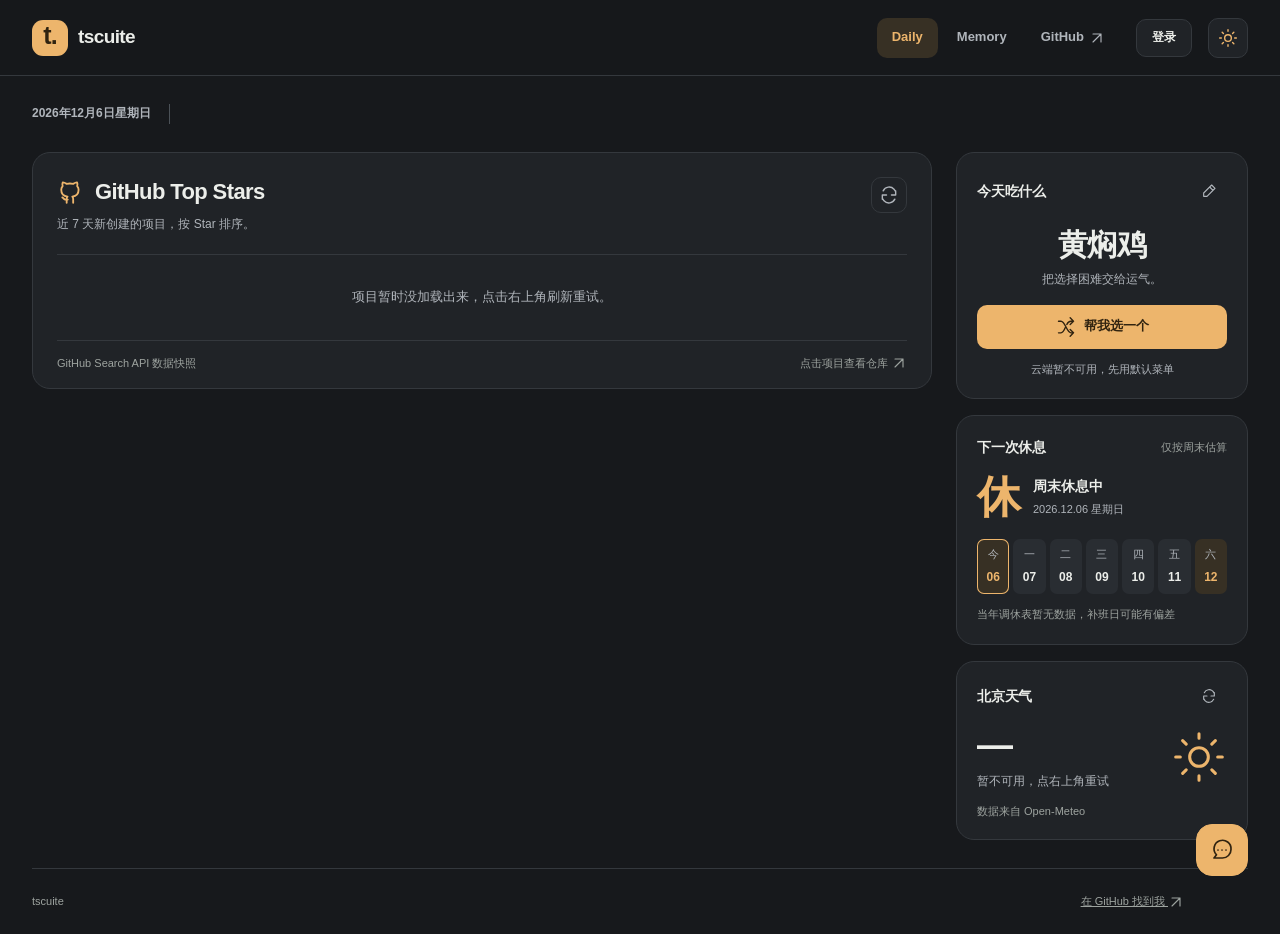
==== index.html @ 59c095aa "IP 列表改为点击「在线 N 人」展开收起（仅管理员）；favicon 重绘为柿橙渐变 t. 标" ====
<!DOCTYPE html>
<html lang="zh-CN">
<head>
  <meta charset="utf-8">
  <meta name="viewport" content="width=device-width, initial-scale=1">
  <meta name="description" content="tscuite：发现 GitHub 新项目、决定今天吃什么，看看天气和下一个休息日。">
  <meta name="color-scheme" content="light dark">
  <meta name="theme-color" content="#f6f5f1">
  <title>tscuite</title>
  <script src="/assets/theme.js?v=3"></script>
  <link rel="icon" href="/assets/mark.svg?v=2" type="image/svg+xml">
  <link rel="stylesheet" href="/assets/desk.css?v=7">
  <script type="module" src="/assets/desk.mjs?v=7"></script>
</head>
<body>
<svg class="icon-definitions" xmlns="http://www.w3.org/2000/svg" aria-hidden="true"><defs>
  <symbol id="i-sun" viewBox="0 0 24 24"><circle cx="12" cy="12" r="4"/><path d="M12 2v2m0 16v2M2 12h2m16 0h2M5 5l1.5 1.5m11 11L19 19M5 19l1.5-1.5m11-11L19 5"/></symbol>
  <symbol id="i-moon" viewBox="0 0 24 24"><path d="M20.5 13A8.5 8.5 0 0 1 11 3.5 8.5 8.5 0 1 0 20.5 13Z"/></symbol>
  <symbol id="i-github" viewBox="0 0 24 24"><path d="M9 19c-4 1-4-2-5-2m10 5v-3.4a3 3 0 0 0-.8-2.3c2.8-.3 5.8-1.4 5.8-6.3a4.8 4.8 0 0 0-1.3-3.4 4.5 4.5 0 0 0-.1-3.4S16.5 3 14 4.5a12 12 0 0 0-6 0C5.5 3 4.4 3.2 4.4 3.2a4.5 4.5 0 0 0-.1 3.4A4.8 4.8 0 0 0 3 10c0 4.9 3 6 5.8 6.3a3 3 0 0 0-.8 2.3V22"/></symbol>
  <symbol id="i-arrow" viewBox="0 0 24 24"><path d="M6 18 18 6M6 6h12v12"/></symbol>
  <symbol id="i-star" viewBox="0 0 24 24"><path d="m12 3 2.8 5.7 6.2.9-4.5 4.4 1.1 6.2-5.6-3-5.6 3 1.1-6.2L3 9.6l6.2-.9Z"/></symbol>
  <symbol id="i-search" viewBox="0 0 24 24"><circle cx="10.5" cy="10.5" r="6.5"/><path d="m16 16 5 5"/></symbol>
  <symbol id="i-shuffle" viewBox="0 0 24 24"><path d="M3 5h3c5 0 7 14 12 14h3m-4-4 4 4-4 4M3 19h3c2.5 0 4-3.5 5-6m2-4c1-2.5 3-4 5-4h3m-4-4 4 4-4 4"/></symbol>
  <symbol id="i-refresh" viewBox="0 0 24 24"><path d="M20 7v5h-5M4 17v-5h5M5 7a8 8 0 0 1 13-2l2 3M4 16l2 3a8 8 0 0 0 13-2"/></symbol>
  <symbol id="i-edit" viewBox="0 0 24 24"><path d="m16 3 5 5-12 12H4v-5ZM13 6l5 5"/></symbol>
  <symbol id="i-chat" viewBox="0 0 24 24"><path d="M21 11.5a8.5 8.5 0 0 1-8.5 8.5H4l2.5-3.2A8.5 8.5 0 1 1 21 11.5Z"/><path d="M8 12h.01M12 12h.01M16 12h.01"/></symbol>
  <symbol id="i-cloud-sun" viewBox="0 0 24 24"><circle cx="8" cy="8" r="3"/><path d="M8 2v1.5M2.5 8H4m9-2.5-.5 1M6 6 5 5M6 10 5 11"/><path d="M20 17a4 4 0 0 0-1.6-7.7A5 5 0 0 0 9 9.7 3.5 3.5 0 0 0 7.5 16.6H18a2.5 2.5 0 0 0 2-.4Z"/></symbol>
  <symbol id="i-cloud" viewBox="0 0 24 24"><path d="M18 18a4.5 4.5 0 1 0 .8-8.9A6 6 0 0 0 7.2 7.5 5 5 0 0 0 6 18Z"/></symbol>
  <symbol id="i-rain" viewBox="0 0 24 24"><path d="M18 16a4.5 4.5 0 1 0 .8-8.9A6 6 0 0 0 7.2 5.5 5 5 0 0 0 6 16Z"/><path d="m8 18-1 2.5m5-2.5-1 2.5m5-2.5-1 2.5"/></symbol>
  <symbol id="i-snow" viewBox="0 0 24 24"><path d="M18 16a4.5 4.5 0 1 0 .8-8.9A6 6 0 0 0 7.2 5.5 5 5 0 0 0 6 16Z"/><path d="m8 18 .5 2m3.5-2 .5 2m3.5-2 .5 2M8 22h.01m3.5 0h.01m7 0h.01"/></symbol>
  <symbol id="i-thunder" viewBox="0 0 24 24"><path d="M18 14a4 4 0 1 0 .7-7.9A6 6 0 0 0 7 4.7 4.5 4.5 0 0 0 6.5 13.6"/><path d="m12 12-2.5 4.5h3L11 21"/></symbol>
</defs></svg>
<a class="skip" href="#projects">跳到项目列表</a>
<header class="topbar">
  <a class="brand" href="/" aria-label="tscuite 首页"><span class="brand-mark">t.</span><span>tscuite</span></a>
  <nav aria-label="站点导航">
    <a class="nav-active" href="/" aria-current="page">Daily</a>
    <a href="/memory/">Memory</a>
    <a href="https://github.com/tscuite" target="_blank" rel="noopener noreferrer">GitHub <svg class="icon small" aria-hidden="true"><use href="#i-arrow"/></svg></a>
  </nav>
  <button class="user-chip" id="userNav">登录</button>
  <button class="icon-button" id="themeToggle" aria-label="切换夜间模式" title="切换夜间模式"><svg class="icon" aria-hidden="true"><use href="#i-moon"/></svg></button>
</header>
<div class="page">
  <section class="quote-strip" aria-label="每日一言">
    <time id="todayDate"></time>
    <span class="strip-sep" aria-hidden="true"></span>
    <blockquote id="hitokoto"></blockquote>
    <span class="quote-from" id="hitokotoFrom"></span>
  </section>
  <main class="desktop">
    <aside class="life" aria-label="生活工具">
      <section class="meal" aria-labelledby="foodTitle">
        <div class="section-top"><h2 id="foodTitle">今天吃什么</h2><button class="icon-button" id="foodEdit" aria-label="编辑吃什么清单" title="编辑清单"><svg class="icon small" aria-hidden="true"><use href="#i-edit"/></svg></button></div>
        <div id="foodBody"><p class="food-name" id="foodName" aria-live="polite">挑一道喜欢的</p><p class="meal-hint" id="foodHint">把选择困难交给运气。</p></div>
        <button class="meal-button" id="reroll"><svg class="icon" aria-hidden="true"><use href="#i-shuffle"/></svg><span>帮我选一个</span></button>
        <p class="food-status" id="foodStatus">正在读取菜单…</p>
      </section>
      <section class="rest-card card" aria-labelledby="restTitle">
        <div class="section-top"><h2 id="restTitle">下一次休息</h2><span class="quiet" id="restLabel">含法定调休</span></div>
        <div class="rest-result"><strong id="restDays">—</strong><div><span id="restUnit">正在查日历</span><p id="restDate"></p></div></div>
        <div id="weekStrip" class="week-strip" role="group" aria-label="未来七天工作与休息日"></div>
        <p id="holidayHint" class="card-footnote"></p>
      </section>
      <section class="weather-card card" aria-label="北京天气">
        <div class="section-top"><h2>北京天气</h2><button class="icon-button" id="weatherReload" aria-label="刷新北京天气"><svg class="icon small" aria-hidden="true"><use href="#i-refresh"/></svg></button></div>
        <div class="weather-content"><div><strong id="weatherTemp">—</strong><p id="weatherDescription">正在读取天气…</p></div><svg class="weather-sun" aria-hidden="true"><use href="#i-sun"/></svg></div>
        <p class="card-footnote">数据来自 Open-Meteo</p>
      </section>
    </aside>
    <div class="discovery">
      <section class="projects card" id="projects" aria-labelledby="projectsTitle">
        <div class="projects-heading"><div><div class="title-line"><span class="section-symbol" aria-hidden="true"><svg class="icon"><use href="#i-github"/></svg></span><h1 id="projectsTitle">GitHub Top Stars</h1></div><p id="digestInfo">近 7 天新创建的项目，按 Star 排序。</p></div><div class="scroll-actions"><button class="icon-button" id="trendingRefresh" aria-label="更新每日热门快照（管理员）" title="更新每日热门快照（管理员）" hidden>✦</button><button class="icon-button" id="projectsReload" aria-label="重新读取项目快照" title="重新读取项目快照"><svg class="icon" aria-hidden="true"><use href="#i-refresh"/></svg></button></div></div>
        <div class="project-grid" id="repoGrid" aria-busy="true"></div>
        <p class="state-message" id="projectMessage" role="status">正在读取项目快照…</p>
        <div class="projects-footer"><span id="repoCount">GitHub Search API 数据快照</span><span>点击项目查看仓库 <svg class="icon small" aria-hidden="true"><use href="#i-arrow"/></svg></span></div>
      </section>
      <section class="notes" id="notesSection" aria-label="公开笔记" hidden><div id="feed"></div></section>
      <div class="feed-actions"><p id="feedStatus" role="status"></p><button class="text-button" id="more" hidden>加载更早的笔记</button></div>
    </div>
  </main>
  <footer class="site-footer"><span>tscuite</span><a href="https://github.com/tscuite" target="_blank" rel="noopener noreferrer">在 GitHub 找到我 <svg class="icon small" aria-hidden="true"><use href="#i-arrow"/></svg></a></footer>
</div>
<dialog id="foodDialog" aria-labelledby="foodDialogTitle">
  <form id="foodForm">
    <div class="dialog-heading"><h2 id="foodDialogTitle">编辑我的菜单</h2><button type="button" id="foodCancel" class="icon-button" aria-label="关闭菜单编辑">×</button></div>
    <label for="foodListText">想吃的都写下来</label><textarea id="foodListText" rows="9" placeholder="麻辣烫\n火锅\n面条" required></textarea>
    <p class="field-hint">空格或换行分隔，最多 200 项，每项不超过 30 字。只影响你自己的菜单。</p>
    <p id="saveStatus" class="form-status" role="status"></p><div class="dialog-actions"><button class="primary" id="foodSave" type="submit">保存我的菜单</button></div>
  </form>
</dialog>
<dialog id="registerDialog" aria-labelledby="registerDialogTitle">
  <form id="registerForm" data-mode="login">
    <div class="dialog-heading"><h2 id="registerDialogTitle">登录</h2><button type="button" id="registerCancel" class="icon-button" aria-label="关闭登录窗口">×</button></div>
    <label for="registerEmail">邮箱</label><input id="registerEmail" type="email" autocomplete="email" required placeholder="you@example.com">
    <label for="registerPassword">密码</label><input id="registerPassword" type="password" autocomplete="current-password" required minlength="6" placeholder="至少 6 位">
    <p class="field-hint">没有账号？找 tscuite 开通。</p>
    <p id="registerStatus" class="form-status" role="status"></p><div class="dialog-actions"><button class="primary" id="registerSubmit" type="submit">登录</button></div>
  </form>
</dialog>
<dialog id="accountDialog" aria-labelledby="accountDialogTitle">
  <form id="accountForm">
    <div class="dialog-heading"><h2 id="accountDialogTitle">账号</h2><button type="button" id="accountClose" class="icon-button" aria-label="关闭账号面板">×</button></div>
    <p class="account-line"><span>邮箱</span><b id="accountEmail"></b></p>
    <p class="account-line"><span>身份</span><span class="role-badge" id="accountRole"></span></p>
    <p class="account-line"><span>我的菜单</span><b id="accountFoods"></b></p>
    <p class="field-hint">菜单按账号存在云端，换设备登录后还在。</p>
    <div class="dialog-actions"><button type="button" id="logoutBtn" class="text-button">退出登录</button><button class="primary" id="accountOk" type="button">知道了</button></div>
  </form>
</dialog>
<button class="chat-fab" id="chatFab" aria-label="打开聊天室" title="聊天室"><svg class="icon" aria-hidden="true"><use href="#i-chat"/></svg><span class="chat-fab-badge" id="chatFabBadge" hidden></span><span class="chat-presence-pill" id="chatFabPill" hidden></span></button>
<section class="chat-window" id="chatWindow" aria-label="聊天室" hidden>
  <header class="chat-window-head">
    <div class="chat-window-title"><span class="chat-spark" aria-hidden="true">✦</span><div><h2>聊天室</h2><p id="chatStatus">连接中…</p></div></div>
    <div class="chat-window-actions"><span class="quiet" id="chatPresence"></span><button class="icon-button" id="chatClose" aria-label="关闭聊天室">×</button></div>
  </header>
  <div class="chat-ip-strip" id="chatIpStrip" hidden></div>
  <div class="chat-log" id="chatLog" aria-live="polite"></div>
  <label class="ai-toggle" id="aiToggleWrap" hidden><input type="checkbox" id="aiToggle"> 小助手回复我</label>
  <form class="chat-form" id="chatForm">
    <label class="search"><input id="chatInput" placeholder="说点什么…" autocomplete="off" aria-label="聊天输入" disabled></label>
    <button class="primary" id="chatSend" type="submit" disabled>发送</button>
  </form>
</section>
<div id="toast" class="toast" role="status" hidden></div>
<noscript><p class="state-message">请启用 JavaScript 以加载笔记和小组件。</p></noscript>
</body>
</html>
---- assets/desk.css ----
/* Shared palette: warm daylight, quiet graphite at night. */
:root {
  color-scheme: light;
  --bg: #f6f5f1;
  --paper: #ffffff;
  --soft: #f0f1ed;
  --wash: #fbefd9;
  --ink: #292d32;
  --muted: #626a70;
  --faint: #696e68;
  --line: #e3e4de;
  --line-strong: #cbd0c7;
  --brand: #946020;
  --accent: #efb96c;
  --on-accent: #302310;
  --error: #b33440;
  --shadow: 0 2px 4px #292d3203, 0 12px 30px -24px #292d3233;
  --overlay-shadow: 0 24px 80px #292d3226;
  --backdrop: #25282d55;
  --gutter: clamp(16px, 2.5vw, 48px);
}
:root[data-theme=dark] {
  color-scheme: dark;
  --bg: #17191c;
  --paper: #202327;
  --soft: #292d32;
  --wash: #373024;
  --ink: #eceeea;
  --muted: #b0b5bb;
  --faint: #9da39f;
  --line: #34383d;
  --line-strong: #4b5157;
  --brand: #edb56c;
  --accent: #edb56c;
  --on-accent: #302310;
  --error: #ff9ba4;
  --shadow: none;
  --overlay-shadow: 0 24px 80px #0006;
  --backdrop: #080a0db3;
}

/* Base */
* { box-sizing: border-box; }
html { scroll-padding-top: 88px; }
body { margin: 0; background: var(--bg); color: var(--ink); font: 14px/1.6 "Avenir Next", "Segoe UI", "PingFang SC", "Microsoft YaHei", sans-serif; -webkit-font-smoothing: antialiased; }
button, input, textarea { font: inherit; }
button, a, input, textarea { -webkit-tap-highlight-color: transparent; }
button { cursor: pointer; color: inherit; }
a { color: inherit; }
button:disabled { cursor: not-allowed; opacity: .6; }
a, button, input, textarea { outline-offset: 4px; }
:focus-visible { outline: 2px solid var(--brand); }
::selection { background: var(--accent); color: var(--on-accent); }
[hidden] { display: none !important; }
h1, h2, p { margin: 0; }
.icon-definitions { position: absolute; width: 0; height: 0; overflow: hidden; }
.icon { width: 20px; height: 20px; display: inline-block; fill: none; stroke: currentColor; stroke-width: 1.7; stroke-linecap: round; stroke-linejoin: round; vertical-align: middle; flex-shrink: 0; }
.icon.small { width: 16px; height: 16px; }
.skip { position: fixed; top: -100px; left: 16px; background: var(--paper); padding: 12px; border-radius: 8px; z-index: 50; }
.skip:focus { top: 12px; }
::-webkit-scrollbar { width: 10px; }
::-webkit-scrollbar-thumb { background: var(--line-strong); border-radius: 8px; border: 3px solid var(--bg); }
::-webkit-scrollbar-track { background: transparent; }

/* One shared header and a full-width daily note. */
.topbar { position: sticky; top: 0; z-index: 10; min-height: 76px; padding: 12px var(--gutter); display: flex; align-items: center; gap: 16px; border-bottom: 1px solid var(--line); background: color-mix(in srgb, var(--bg) 94%, transparent); backdrop-filter: blur(16px); -webkit-backdrop-filter: blur(16px); }
.brand { display: flex; align-items: center; gap: 10px; text-decoration: none; font-size: 19px; font-weight: 750; letter-spacing: -.6px; }
.brand-mark { width: 36px; height: 36px; background: var(--accent); color: var(--on-accent); border-radius: 11px; display: grid; place-items: center; font-size: 25px; line-height: 1; letter-spacing: -1px; padding-bottom: 4px; font-weight: 800; }
.topbar nav { display: flex; align-items: center; gap: 4px; margin-left: auto; font-size: 13px; }
.topbar nav a { min-height: 40px; text-decoration: none; color: var(--muted); display: flex; align-items: center; gap: 5px; padding: 8px 15px; border-radius: 10px; font-weight: 550; }
.topbar nav a:hover { color: var(--ink); background: var(--soft); }
.topbar nav .nav-active { color: var(--brand); background: var(--wash); font-weight: 650; }
.icon-button { display: inline-flex; align-items: center; justify-content: center; width: 36px; height: 36px; border: 0; border-radius: 10px; background: transparent; color: var(--muted); flex-shrink: 0; font-size: 24px; }
.icon-button:hover { background: var(--soft); color: var(--ink); }
#themeToggle { width: 40px; height: 40px; border: 1px solid var(--line); background: var(--paper); color: var(--brand); }
.user-chip { min-height: 38px; border: 1px solid var(--line); background: var(--paper); color: var(--ink); border-radius: 10px; padding: 7px 15px; font-size: 12px; font-weight: 600; max-width: 150px; overflow: hidden; text-overflow: ellipsis; white-space: nowrap; }
.user-chip:hover { border-color: var(--brand); }
.page { width: calc(100% - var(--gutter) * 2); margin: auto; }
.quote-strip { display: flex; align-items: center; gap: 18px; min-height: 76px; padding: 18px 0; color: var(--muted); }
.quote-strip time { font-size: 12px; font-weight: 600; color: var(--muted); white-space: nowrap; font-variant-numeric: tabular-nums; }
.strip-sep { width: 1px; height: 20px; background: var(--line-strong); flex-shrink: 0; }
.quote-strip blockquote { margin: 0; flex: 1; font: 15px/1.7 "Songti SC", "STSong", serif; color: var(--ink); min-width: 0; overflow-wrap: anywhere; }
.quote-from { font-size: 11px; max-width: 22%; text-align: right; overflow-wrap: anywhere; }
.quote-from:empty { display: none; }
.desktop { display: grid; grid-template-columns: minmax(0, 1fr) 292px; grid-template-areas: "discovery life"; gap: 24px; align-items: start; }
.life { grid-area: life; display: grid; gap: 16px; min-width: 0; }
.discovery { grid-area: discovery; min-width: 0; }
.card { background: var(--paper); border: 1px solid var(--line); border-radius: 18px; box-shadow: var(--shadow); }
.section-top { display: flex; align-items: center; justify-content: space-between; gap: 8px; }
.section-top h2 { font-size: 14px; font-weight: 650; letter-spacing: -.2px; }
.quiet { font-size: 11px; color: var(--faint); }

/* Daily tools: three cards sharing one language; the meal button carries the accent. */
.meal { background: var(--paper); border: 1px solid var(--line); box-shadow: var(--shadow); border-radius: 18px; padding: 20px; position: relative; overflow: hidden; }
.food-name { text-align: center; font-size: 30px; line-height: 1.35; font-weight: 700; letter-spacing: -.5px; overflow-wrap: anywhere; padding: 16px 0 4px; min-height: 0; }
.meal-hint { text-align: center; font-size: 12px; color: var(--muted); }
.meal-button { background: var(--accent); color: var(--on-accent); border: 1px solid transparent; border-radius: 10px; display: flex; align-items: center; justify-content: center; gap: 8px; width: 100%; min-height: 44px; margin-top: 16px; padding: 10px; font-weight: 650; font-size: 13px; }
.meal-button:hover { filter: brightness(1.05); border-color: var(--brand); }
.meal-button:active { transform: translateY(1px); }
.food-status { text-align: center; font-size: 11px; color: var(--muted); margin-top: 12px; }
.food-float { position: absolute; left: 50%; top: 50%; pointer-events: none; color: var(--brand); opacity: 0; font-size: 13px; font-weight: 700; animation: float-food 1s ease-out forwards; }
@keyframes float-food { 0% { opacity: 0; transform: translate(0, 0) scale(.6) rotate(0deg); } 25% { opacity: .9; } to { opacity: 0; transform: translate(var(--dx, 0), -90px) scale(1.15) rotate(var(--rot, 0deg)); } }
.food-name.reeling { animation: reel .14s linear infinite; color: var(--muted); }
@keyframes reel { 0% { transform: translateY(-2px); filter: blur(1px); opacity: .8; } to { transform: translateY(2px); filter: blur(3px); opacity: .45; } }
.food-name.landing { animation: land .5s cubic-bezier(.34, 1.56, .64, 1); color: var(--brand); }
@keyframes land { 0% { transform: scale(1.25); filter: blur(2px); } to { transform: scale(1); filter: none; } }
.meal-button.rolling { background: var(--soft); color: var(--muted); }
.meal-button.rolling .icon { animation: spin .6s linear infinite; }
@keyframes spin { to { transform: rotate(360deg); } }
.rest-card { padding: 20px; }
.rest-result { display: flex; align-items: center; gap: 14px; margin: 16px 0 20px; }
.rest-result strong { font-size: 44px; line-height: 1; font-weight: 650; letter-spacing: -2px; font-variant-numeric: tabular-nums; color: var(--brand); }
.rest-result span { font-size: 14px; font-weight: 600; }
.rest-result p { font-size: 11px; color: var(--muted); margin-top: 4px; }
.week-strip { display: grid; grid-template-columns: repeat(7, minmax(0, 1fr)); gap: 4px; }
.day-pill { display: flex; flex-direction: column; align-items: center; gap: 5px; padding: 7px 0; background: var(--soft); border-radius: 7px; font-size: 11px; color: var(--muted); }
.day-pill strong { font-size: 12px; color: var(--ink); font-weight: 600; font-variant-numeric: tabular-nums; }
.day-pill.rest { background: var(--wash); }
.day-pill.rest strong { color: var(--brand); }
.day-pill.today { box-shadow: inset 0 0 0 1px var(--brand); }
.card-footnote { font-size: 11px; color: var(--faint); margin-top: 12px; }
.weather-card { padding: 16px 20px 18px; }
.weather-content { display: flex; align-items: center; justify-content: space-between; gap: 10px; margin-top: 8px; }
.weather-content strong { font-size: 36px; line-height: 1.3; font-weight: 600; letter-spacing: -1px; font-variant-numeric: tabular-nums; }
.weather-content p { font-size: 12px; color: var(--muted); margin-top: 3px; }
.weather-sun { width: 56px; height: 56px; flex-shrink: 0; fill: none; stroke: var(--brand); stroke-width: 1.3; stroke-linecap: round; stroke-linejoin: round; }

/* Ranked repositories: aligned columns, not a card inside every row. */
.projects { padding: 24px 24px 16px; }
.projects-heading { display: flex; align-items: flex-start; justify-content: space-between; gap: 12px; }
.projects-heading > div:first-child { min-width: 0; }
.title-line { display: flex; align-items: center; gap: 10px; }
.section-symbol { color: var(--brand); width: 28px; height: 28px; display: grid; place-items: center; font-size: 24px; line-height: 1; flex-shrink: 0; }
.section-symbol .icon { width: 26px; height: 26px; }
.projects h1 { font-size: 22px; line-height: 1.35; letter-spacing: -.6px; font-weight: 650; }
.projects-heading p { font-size: 12px; color: var(--muted); margin-top: 8px; }
.scroll-actions { display: flex; align-items: center; gap: 4px; }
.scroll-actions .icon-button { border: 1px solid var(--line); font-size: 20px; }
.project-grid { display: block; margin-top: 20px; border-top: 1px solid var(--line); }
.repo { display: grid; grid-template-columns: 28px minmax(0, 1fr) 146px; gap: 12px; align-items: center; min-height: 46px; padding: 8px 4px; border-bottom: 1px solid var(--line); text-decoration: none; background: transparent; }
.repo:last-child { border-bottom: 0; }
.repo:hover, .repo:focus-visible { background: var(--soft); }
.repo-rank { color: var(--faint); font-size: 12px; font-weight: 550; font-variant-numeric: tabular-nums; text-align: center; }
.repo:nth-child(-n+3) .repo-rank { color: var(--brand); font-weight: 750; }
.repo-heading { display: flex; align-items: baseline; gap: 14px; min-width: 0; }
.repo-identity { min-width: 0; max-width: 62%; flex: 0 1 auto; overflow: hidden; text-overflow: ellipsis; white-space: nowrap; font-size: 14px; }
.repo-owner { color: var(--muted); font-size: 12px; }
.repo-name { color: var(--ink); font-weight: 650; letter-spacing: -.15px; }
.repo:hover .repo-name { color: var(--brand); }
.repo-desc-inline { color: var(--muted); font-size: 13px; white-space: nowrap; overflow: hidden; text-overflow: ellipsis; min-width: 0; flex: 1; }
.repo-meta { display: flex; align-items: center; justify-content: space-between; gap: 8px; font-size: 11px; color: var(--muted); font-variant-numeric: tabular-nums; }
.repo-language { display: inline-flex; align-items: center; gap: 6px; min-width: 0; }
.repo-language > span:last-child { overflow: hidden; text-overflow: ellipsis; white-space: nowrap; }
.lang-dot { height: 6px; width: 6px; border-radius: 50%; display: inline-block; flex-shrink: 0; }
.repo-stars { display: inline-flex; align-items: center; justify-content: flex-end; gap: 4px; color: var(--muted); min-width: 48px; white-space: nowrap; }
.repo-stars .icon { width: 13px; height: 13px; color: var(--brand); }
.projects-footer { border-top: 1px solid var(--line); padding-top: 14px; display: flex; justify-content: space-between; gap: 12px; font-size: 11px; color: var(--faint); }
.projects-footer span { display: inline-flex; align-items: center; gap: 3px; }
.state-message { padding: 32px 10px; text-align: center; color: var(--muted); font-size: 13px; }
.skeleton-row { min-height: 46px; padding: 12px 6px; border-bottom: 1px solid var(--line); display: flex; gap: 16px; align-items: center; }
.skeleton { height: 10px; border-radius: 4px; background: linear-gradient(90deg, var(--soft) 25%, var(--line) 37%, var(--soft) 63%); background-size: 400% 100%; animation: shimmer 1.3s infinite; }
.skeleton.w40 { width: 20%; }
.skeleton.w60 { width: 15%; }
.skeleton.w80 { width: 65%; }
@keyframes shimmer { to { background-position: -200% 0; } }
.feed-actions { display: flex; align-items: center; justify-content: center; gap: 12px; margin-top: 18px; color: var(--muted); font-size: 12px; }
.feed-actions:has(#feedStatus:empty):has(#more[hidden]) { display: none; }
.text-button { background: transparent; border: 0; padding: 8px 0; color: var(--brand); font-size: 12px; font-weight: 600; }
.notes { margin-top: 22px; }
.note { padding: 22px 24px; background: var(--paper); border: 1px solid var(--line); border-radius: 16px; margin-top: 16px; }
.note h2 { font-size: 17px; margin-bottom: 8px; }
.note time { font-size: 12px; color: var(--muted); }
.note-content { white-space: pre-wrap; overflow-wrap: anywhere; font-size: 14px; margin-top: 12px; }
.note a { color: var(--brand); }
.site-footer { padding: 24px 64px 24px 0; margin-top: 28px; border-top: 1px solid var(--line); display: flex; justify-content: space-between; gap: 12px; color: var(--faint); font-size: 11px; }

/* Shared inputs, filters and dialogs. */
.project-tools { display: flex; align-items: center; justify-content: space-between; gap: 12px; margin: 20px 0 12px; }
.filter-list { display: flex; gap: 6px; flex-wrap: wrap; }
.filter { border: 1px solid var(--line-strong); background: transparent; color: var(--muted); border-radius: 8px; padding: 7px 12px; font-size: 12px; white-space: nowrap; }
.filter:hover { color: var(--ink); border-color: var(--brand); }
.filter.active { background: var(--wash); color: var(--brand); border-color: color-mix(in srgb, var(--brand) 50%, var(--line)); font-weight: 600; }
.search { background: var(--soft); display: flex; align-items: center; gap: 8px; border: 1px solid var(--line-strong); border-radius: 10px; padding: 9px 12px; color: var(--faint); width: 220px; flex-shrink: 0; }
.search:focus-within { outline: 2px solid var(--brand); outline-offset: 2px; }
.search input { background: none; border: 0; color: var(--ink); font-size: 13px; width: 100%; min-width: 0; outline: none; }
input::placeholder, textarea::placeholder { color: var(--faint); opacity: 1; }
dialog { margin: auto; width: min(520px, calc(100vw - 32px)); max-height: 90dvh; overflow: auto; padding: 28px; border: 1px solid var(--line-strong); border-radius: 20px; background: var(--paper); color: var(--ink); box-shadow: var(--overlay-shadow); }
dialog::backdrop { background: var(--backdrop); backdrop-filter: blur(5px); }
.dialog-heading { display: flex; align-items: center; justify-content: space-between; margin-bottom: 18px; }
.dialog-heading h2 { font-size: 20px; letter-spacing: -.4px; }
dialog label { display: block; font-size: 13px; font-weight: 600; margin: 14px 0 8px; }
dialog textarea, dialog input { display: block; width: 100%; background: var(--soft); color: var(--ink); border: 1px solid var(--line-strong); border-radius: 10px; padding: 12px; resize: vertical; font-size: 14px; line-height: 1.8; }
dialog textarea:focus, dialog input:focus { border-color: var(--brand); outline: 2px solid var(--brand); outline-offset: 2px; }
.field-hint { font-size: 12px; color: var(--muted); line-height: 1.8; margin-top: 8px; }
.dialog-actions { display: flex; align-items: center; justify-content: space-between; gap: 14px; margin-top: 20px; }
.primary { background: var(--accent); color: var(--on-accent); border: 0; border-radius: 10px; padding: 11px 20px; font-size: 13px; font-weight: 650; }
.primary:hover { filter: brightness(1.05); }
.form-status { font-size: 12px; color: var(--muted); min-height: 20px; margin-top: 12px; }
.form-status.error { color: var(--error); }
.account-line { display: flex; justify-content: space-between; align-items: baseline; gap: 12px; font-size: 13px; margin: 12px 0; border-bottom: 1px solid var(--line); padding-bottom: 10px; }
.account-line span { color: var(--muted); }
.account-line b { font-weight: 600; overflow-wrap: anywhere; min-width: 0; }
.role-badge { font-size: 11px; padding: 2px 9px; border-radius: 6px; border: 1px solid var(--line); color: var(--muted); }
.role-badge.admin { color: var(--brand); border-color: color-mix(in srgb, var(--brand) 50%, var(--line)); background: var(--wash); }
.toast { position: fixed; bottom: 24px; left: 50%; transform: translateX(-50%); padding: 11px 20px; border-radius: 12px; background: var(--ink); color: var(--bg); box-shadow: var(--overlay-shadow); z-index: 40; max-width: 90vw; font-size: 13px; }

/* Chat uses the same palette, including bubbles and overlays. */
.chat-fab { position: fixed; right: var(--gutter); bottom: 24px; z-index: 36; width: 52px; height: 52px; border-radius: 16px; border: 1px solid var(--accent); background: var(--accent); color: var(--on-accent); display: grid; place-items: center; animation: fab-breathe 3.2s ease-in-out infinite; }
.chat-fab:hover { filter: brightness(1.06); }
.chat-fab .icon { width: 24px; height: 24px; }
.chat-fab-badge { position: absolute; top: -4px; right: -4px; min-width: 20px; height: 20px; padding: 0 5px; border-radius: 999px; background: #b33440; color: #fff; font-size: 11px; font-weight: 700; display: grid; place-items: center; box-shadow: 0 0 0 2px var(--bg); }
.chat-fab.unread { animation: fab-breathe 3.2s ease-in-out infinite, fab-ring 1.8s ease-out infinite; }
@keyframes fab-breathe { 0%, 100% { transform: translateY(0); box-shadow: 0 6px 16px -10px #94602077; } 50% { transform: translateY(-3px); box-shadow: 0 10px 26px -10px #94602099; } }
@keyframes fab-ring { 0% { box-shadow: 0 0 0 0 #efb96c, 0 6px 16px -10px #94602077; } 70% { box-shadow: 0 0 0 12px #efb96c00, 0 6px 16px -10px #94602077; } 100% { box-shadow: 0 0 0 0 #efb96c00, 0 6px 16px -10px #94602077; } }
.chat-presence-pill { position: absolute; top: -34px; right: -6px; background: var(--ink); color: var(--bg); font-size: 11px; font-weight: 600; padding: 5px 10px; border-radius: 999px; white-space: nowrap; box-shadow: var(--shadow); pointer-events: none; }
.chat-window { position: fixed; right: var(--gutter); bottom: 88px; z-index: 35; width: min(400px, calc(100vw - 32px)); height: min(600px, calc(100dvh - 116px)); background: var(--paper); border: 1px solid var(--line-strong); border-radius: 20px; box-shadow: var(--overlay-shadow); display: flex; flex-direction: column; overflow: hidden; }
.chat-window-head { display: flex; align-items: center; justify-content: space-between; gap: 10px; padding: 14px 16px; border-bottom: 1px solid var(--line); }
.chat-window-actions .clickable { cursor: pointer; border-bottom: 1px dotted currentColor; }
.chat-window-actions .clickable:hover { color: var(--ink); }
.chat-ip-strip { display: flex; flex-wrap: wrap; gap: 2px 12px; margin: 0 16px; padding: 6px 0; border-bottom: 1px solid var(--line); font-size: 11px; color: var(--faint); max-height: 64px; overflow-y: auto; font-variant-numeric: tabular-nums; }
.chat-window-title { display: flex; align-items: center; gap: 10px; min-width: 0; }
.chat-spark { width: 34px; height: 34px; border-radius: 10px; background: var(--wash); color: var(--brand); display: grid; place-items: center; font-size: 16px; flex-shrink: 0; }
.chat-window-title h2 { font-size: 15px; letter-spacing: -.2px; }
.chat-window-title p { font-size: 11px; color: var(--muted); margin-top: 2px; }
.chat-window-actions { display: flex; align-items: center; gap: 8px; }
.chat-log { flex: 1; min-height: 60px; overflow-y: auto; display: flex; flex-direction: column; gap: 10px; padding: 16px; }
.chat-msg { display: flex; flex-direction: column; align-items: flex-start; gap: 4px; max-width: 85%; }
.chat-msg.own { align-self: flex-end; align-items: flex-end; }
.chat-user, .chat-time { font-size: 11px; color: var(--faint); padding: 0 4px; }
.chat-time { font-variant-numeric: tabular-nums; }
.chat-bubble { background: var(--soft); border: 1px solid var(--line); border-radius: 14px; border-top-left-radius: 4px; padding: 8px 12px; font-size: 13px; line-height: 1.6; overflow-wrap: anywhere; white-space: pre-wrap; }
.chat-msg.own .chat-bubble { background: var(--accent); border-color: var(--accent); color: var(--on-accent); border-radius: 14px; border-top-right-radius: 4px; }
.chat-msg.assistant .chat-bubble { background: var(--wash); border-color: color-mix(in srgb, var(--brand) 25%, var(--line)); }
.chat-system { font-size: 12px; color: var(--faint); text-align: center; padding: 2px 0; }
.chat-welcome { margin: auto; text-align: center; padding: 10px 4px; }
.chat-welcome-title { font-size: 16px; font-weight: 650; letter-spacing: -.2px; }
.chat-welcome-sub { font-size: 12px; color: var(--faint); margin-top: 5px; line-height: 1.6; }
.chat-welcome-chips { display: flex; gap: 8px; justify-content: center; margin-top: 14px; }
.chat-chip { font-size: 12px; padding: 7px 14px; border-radius: 999px; border: 1px solid var(--line-strong); background: var(--paper); color: var(--ink); cursor: pointer; }
.chat-chip:hover { background: var(--wash); border-color: var(--brand); }
.chat-bubble.typing { display: flex; align-items: center; gap: 4px; padding: 12px 14px; min-width: 34px; }
.chat-bubble.typing i { width: 5px; height: 5px; border-radius: 50%; background: currentColor; opacity: .35; animation: typing-bounce 1.2s infinite; }
.chat-bubble.typing i:nth-child(2) { animation-delay: .15s; }
.chat-bubble.typing i:nth-child(3) { animation-delay: .3s; }
@keyframes typing-bounce { 0%, 60%, 100% { transform: translateY(0); opacity: .35; } 30% { transform: translateY(-3px); opacity: .9; } }
.ai-toggle { display: flex; align-items: center; gap: 6px; font-size: 12px; color: var(--muted); margin: 2px 16px 0; cursor: pointer; user-select: none; }
.ai-toggle input { accent-color: var(--brand); }
.chat-form { display: flex; gap: 8px; margin: 10px 16px 14px; }
.chat-form .search { flex: 1; width: auto; }
.chat-form .primary { flex-shrink: 0; padding: 9px 16px; }

/* Tablet and phone: tools condense; project names no longer fight metadata. */
@media (min-width: 981px) and (min-height: 820px) {
  .life { position: sticky; top: 100px; }
}
@media (max-width: 1180px) {
  .desktop { grid-template-columns: minmax(0, 1fr) 260px; gap: 18px; }
  .projects { padding: 22px 18px 16px; }
  .repo { grid-template-columns: 24px minmax(0, 1fr) 132px; gap: 10px; }
  .repo-heading { flex-direction: column; align-items: stretch; gap: 2px; }
  .repo-identity { max-width: 100%; }
  .repo-desc-inline { flex: auto; }
  .meal { padding-inline: 18px; }
  .rest-card, .weather-card { padding-inline: 16px; }
}
@media (max-width: 980px) {
  .desktop { grid-template-columns: 1fr; grid-template-areas: "life" "discovery"; gap: 20px; }
  .life { grid-template-columns: repeat(3, minmax(0, 1fr)); gap: 12px; }
  .meal, .rest-card, .weather-card { padding: 16px; }
  .food-name { font-size: 28px; padding-top: 12px; min-height: 56px; }
  .meal-button { margin-top: 14px; }
  .rest-card .quiet { display: none; }
  .rest-result { margin: 16px 0; gap: 10px; }
  .rest-result strong { font-size: 38px; }
  .weather-content { margin-top: 20px; }
  .weather-sun { width: 42px; height: 42px; }
  .quote-from { max-width: 18%; }
}
@media (max-width: 640px) {
  :root { --gutter: 16px; }
  .topbar { min-height: 64px; padding-block: 10px; gap: 8px; }
  .brand { font-size: 17px; gap: 8px; }
  .brand-mark { width: 32px; height: 32px; font-size: 23px; border-radius: 9px; }
  .topbar nav { gap: 2px; font-size: 12px; }
  .topbar nav a { padding: 8px 10px; }
  .topbar nav a[href^="https://github.com"] { display: none; }
  .user-chip { max-width: 80px; padding-inline: 10px; }
  #themeToggle { width: 38px; height: 38px; }
  .quote-strip { flex-wrap: wrap; gap: 6px 12px; min-height: 0; padding: 18px 0; }
  .quote-strip time { font-size: 11px; }
  .strip-sep { display: none; }
  .quote-strip blockquote { flex-basis: 100%; order: 3; font-size: 14px; }
  .quote-from { max-width: 42%; margin-left: auto; font-size: 10px; }
  .life { grid-template-columns: repeat(2, minmax(0, 1fr)); gap: 12px; }
  .meal { grid-column: 1 / -1; display: grid; grid-template-columns: minmax(0, 1fr) auto; gap: 0 16px; padding: 12px 16px; }
  .meal .section-top { grid-column: 1 / -1; }
  .meal #foodBody { min-width: 0; }
  .food-name { text-align: left; font-size: 28px; padding: 4px 0; min-height: 0; }
  .meal-hint { text-align: left; font-size: 11px; }
  .meal-button { align-self: center; margin: 0; width: auto; padding: 10px 12px; font-size: 12px; }
  .meal-button .icon { width: 17px; height: 17px; }
  .food-status { grid-column: 1 / -1; text-align: left; margin-top: 10px; font-size: 11px; }
  .rest-card, .weather-card { padding: 14px; }
  .section-top h2 { font-size: 13px; }
  .rest-result { gap: 8px; margin: 14px 0; }
  .rest-result strong { font-size: 36px; }
  .rest-result span { font-size: 12px; }
  .rest-result p { font-size: 10px; }
  .week-strip { gap: 3px; }
  .day-pill { font-size: 10px; padding: 5px 0; gap: 3px; }
  .day-pill strong { font-size: 11px; }
  .card-footnote { font-size: 10px; line-height: 1.7; }
  .weather-card { display: flex; flex-direction: column; }
  .weather-content { margin-top: 12px; gap: 4px; flex-wrap: wrap; }
  .weather-content strong { font-size: 34px; }
  .weather-content p { font-size: 11px; }
  .weather-sun { width: 36px; height: 36px; }
  .weather-card .card-footnote { margin-top: auto; padding-top: 12px; }
  .projects { padding: 20px 14px 14px; }
  .projects h1 { font-size: 18px; letter-spacing: -.4px; }
  .title-line { gap: 8px; }
  .section-symbol, .section-symbol .icon { width: 22px; height: 22px; }
  .projects-heading p { font-size: 11px; line-height: 1.7; }
  .project-grid { margin-top: 16px; }
  .repo { grid-template-columns: 22px minmax(0, 1fr); align-items: start; gap: 5px 8px; padding: 12px 0; }
  .repo-rank { line-height: 22px; }
  .repo-heading { gap: 4px; }
  .repo-identity { font-size: 14px; white-space: normal; overflow-wrap: anywhere; }
  .repo-owner { font-size: 12px; }
  .repo-desc-inline { font-size: 12px; }
  .repo-meta { grid-column: 2; justify-content: flex-start; gap: 16px; font-size: 11px; }
  .repo-stars { min-width: 0; }
  .projects-footer span:last-child { display: none; }
  .projects-footer { font-size: 10px; }
  .site-footer { flex-direction: column; gap: 4px; font-size: 10px; padding-block: 20px; margin-top: 20px; }
  dialog { padding: 22px; }
  dialog input, dialog textarea, .search input { font-size: 16px; }
  .chat-fab { bottom: max(16px, env(safe-area-inset-bottom)); width: 46px; height: 46px; border-radius: 14px; }
  .chat-window { bottom: calc(74px + env(safe-area-inset-bottom)); height: min(600px, calc(100dvh - 100px - env(safe-area-inset-bottom))); }
}
@media (max-width: 360px) {
  .brand > span:last-child { display: none; }
  .topbar nav a { padding-inline: 8px; }
  .life { gap: 8px; }
  .rest-card, .weather-card { padding: 10px; }
  .rest-result { gap: 6px; }
  .rest-result strong { font-size: 32px; }
  .rest-result span { font-size: 11px; }
  .projects h1 { font-size: 16px; }
}
@media (prefers-reduced-motion: reduce) {
  *, *::before, *::after { animation: none !important; transition: none !important; scroll-behavior: auto !important; }
}
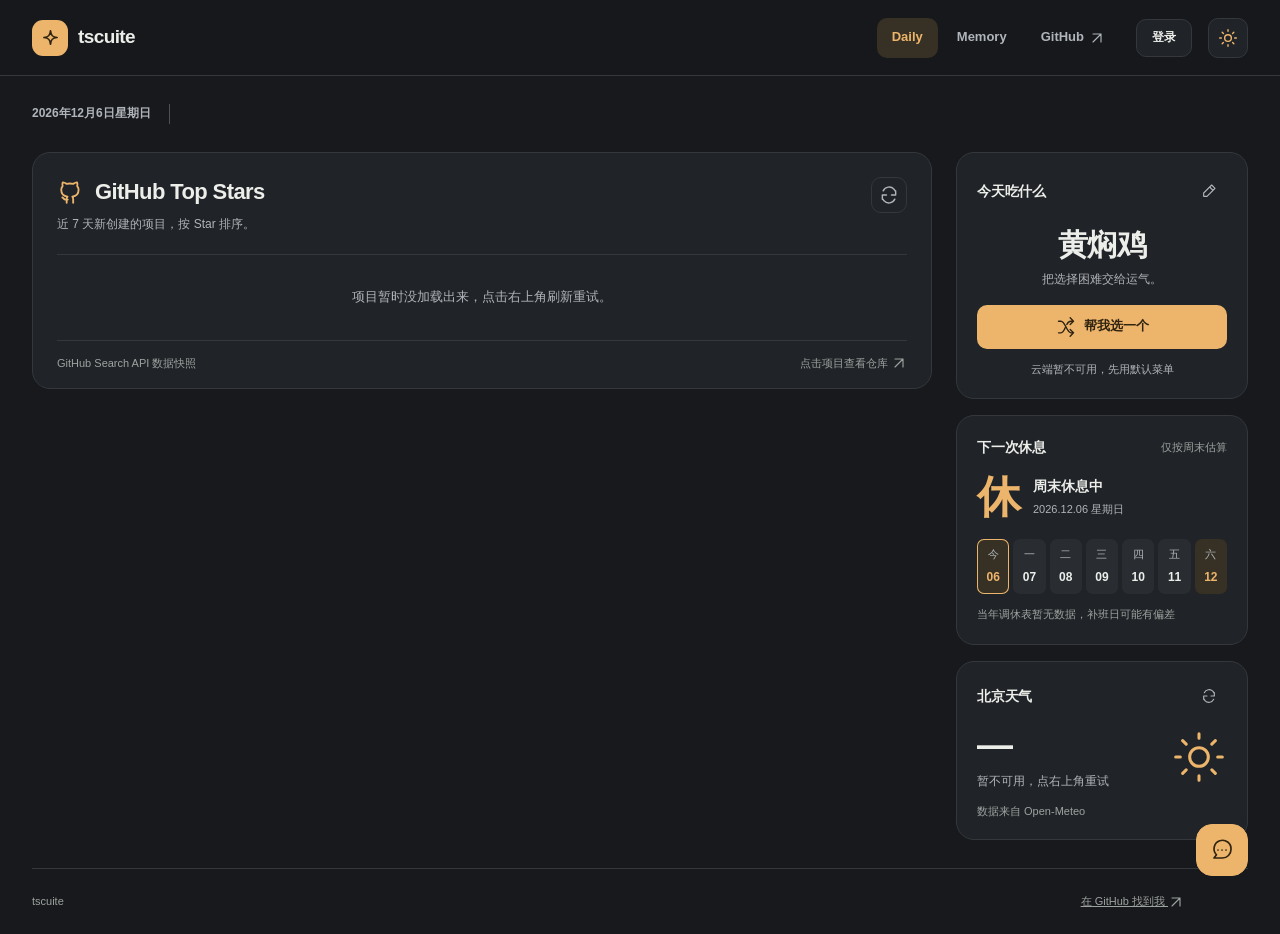
==== commit bca3c302: "图标换成柿橙星芒 ✦：favicon 实心星芒，顶栏 brand-mark 改线性星芒，apple-touch-icon 同步" ====
--- a/index.html
+++ b/index.html
@@ -8,9 +8,10 @@
   <meta name="theme-color" content="#f6f5f1">
   <title>tscuite</title>
   <script src="/assets/theme.js?v=3"></script>
-  <link rel="icon" href="/assets/mark.svg?v=2" type="image/svg+xml">
-  <link rel="stylesheet" href="/assets/desk.css?v=7">
+  <link rel="icon" href="/assets/mark.svg?v=4" type="image/svg+xml">
+  <link rel="stylesheet" href="/assets/desk.css?v=8">
   <script type="module" src="/assets/desk.mjs?v=7"></script>
+  <link rel="apple-touch-icon" href="/assets/apple-touch-icon.png">
 </head>
 <body>
 <svg class="icon-definitions" xmlns="http://www.w3.org/2000/svg" aria-hidden="true"><defs>
@@ -29,10 +30,11 @@
   <symbol id="i-rain" viewBox="0 0 24 24"><path d="M18 16a4.5 4.5 0 1 0 .8-8.9A6 6 0 0 0 7.2 5.5 5 5 0 0 0 6 16Z"/><path d="m8 18-1 2.5m5-2.5-1 2.5m5-2.5-1 2.5"/></symbol>
   <symbol id="i-snow" viewBox="0 0 24 24"><path d="M18 16a4.5 4.5 0 1 0 .8-8.9A6 6 0 0 0 7.2 5.5 5 5 0 0 0 6 16Z"/><path d="m8 18 .5 2m3.5-2 .5 2m3.5-2 .5 2M8 22h.01m3.5 0h.01m7 0h.01"/></symbol>
   <symbol id="i-thunder" viewBox="0 0 24 24"><path d="M18 14a4 4 0 1 0 .7-7.9A6 6 0 0 0 7 4.7 4.5 4.5 0 0 0 6.5 13.6"/><path d="m12 12-2.5 4.5h3L11 21"/></symbol>
+  <symbol id="i-spark" viewBox="0 0 24 24"><path d="M12 4.5C12.4 9.75 14.25 11.6 19.5 12 14.25 12.4 12.4 14.25 12 19.5 11.6 14.25 9.75 12.4 4.5 12 9.75 11.6 11.6 9.75 12 4.5Z"/></symbol>
 </defs></svg>
 <a class="skip" href="#projects">跳到项目列表</a>
 <header class="topbar">
-  <a class="brand" href="/" aria-label="tscuite 首页"><span class="brand-mark">t.</span><span>tscuite</span></a>
+  <a class="brand" href="/" aria-label="tscuite 首页"><span class="brand-mark" aria-hidden="true"><svg class="icon"><use href="#i-spark"/></svg></span><span>tscuite</span></a>
   <nav aria-label="站点导航">
     <a class="nav-active" href="/" aria-current="page">Daily</a>
     <a href="/memory/">Memory</a>
--- a/assets/desk.css
+++ b/assets/desk.css
@@ -65,7 +65,8 @@
 /* One shared header and a full-width daily note. */
 .topbar { position: sticky; top: 0; z-index: 10; min-height: 76px; padding: 12px var(--gutter); display: flex; align-items: center; gap: 16px; border-bottom: 1px solid var(--line); background: color-mix(in srgb, var(--bg) 94%, transparent); backdrop-filter: blur(16px); -webkit-backdrop-filter: blur(16px); }
 .brand { display: flex; align-items: center; gap: 10px; text-decoration: none; font-size: 19px; font-weight: 750; letter-spacing: -.6px; }
-.brand-mark { width: 36px; height: 36px; background: var(--accent); color: var(--on-accent); border-radius: 11px; display: grid; place-items: center; font-size: 25px; line-height: 1; letter-spacing: -1px; padding-bottom: 4px; font-weight: 800; }
+.brand-mark { width: 36px; height: 36px; background: var(--accent); color: var(--on-accent); border-radius: 11px; display: grid; place-items: center; }
+.brand-mark .icon { width: 21px; height: 21px; stroke-width: 2; }
 .topbar nav { display: flex; align-items: center; gap: 4px; margin-left: auto; font-size: 13px; }
 .topbar nav a { min-height: 40px; text-decoration: none; color: var(--muted); display: flex; align-items: center; gap: 5px; padding: 8px 15px; border-radius: 10px; font-weight: 550; }
 .topbar nav a:hover { color: var(--ink); background: var(--soft); }
@@ -280,7 +281,7 @@
   :root { --gutter: 16px; }
   .topbar { min-height: 64px; padding-block: 10px; gap: 8px; }
   .brand { font-size: 17px; gap: 8px; }
-  .brand-mark { width: 32px; height: 32px; font-size: 23px; border-radius: 9px; }
+  .brand-mark { width: 32px; height: 32px; border-radius: 9px; }
   .topbar nav { gap: 2px; font-size: 12px; }
   .topbar nav a { padding: 8px 10px; }
   .topbar nav a[href^="https://github.com"] { display: none; }
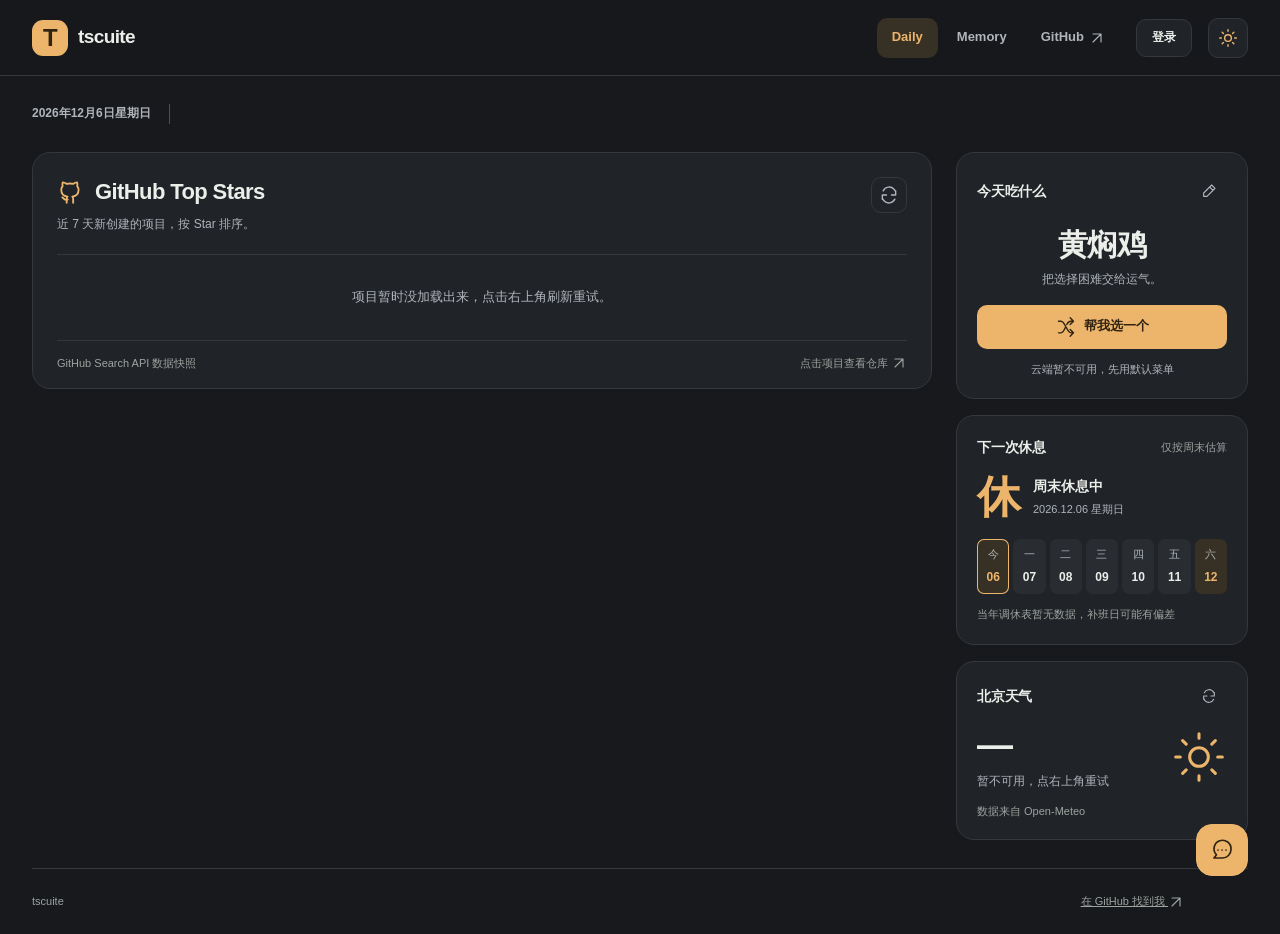
==== commit c12b6b78: "图标换回字母 T：favicon 描边 T，顶栏品牌块恢复 T 文字" ====
--- a/index.html
+++ b/index.html
@@ -8,8 +8,8 @@
   <meta name="theme-color" content="#f6f5f1">
   <title>tscuite</title>
   <script src="/assets/theme.js?v=3"></script>
-  <link rel="icon" href="/assets/mark.svg?v=4" type="image/svg+xml">
-  <link rel="stylesheet" href="/assets/desk.css?v=8">
+  <link rel="icon" href="/assets/mark.svg?v=5" type="image/svg+xml">
+  <link rel="stylesheet" href="/assets/desk.css?v=9">
   <script type="module" src="/assets/desk.mjs?v=7"></script>
   <link rel="apple-touch-icon" href="/assets/apple-touch-icon.png">
 </head>
@@ -30,11 +30,10 @@
   <symbol id="i-rain" viewBox="0 0 24 24"><path d="M18 16a4.5 4.5 0 1 0 .8-8.9A6 6 0 0 0 7.2 5.5 5 5 0 0 0 6 16Z"/><path d="m8 18-1 2.5m5-2.5-1 2.5m5-2.5-1 2.5"/></symbol>
   <symbol id="i-snow" viewBox="0 0 24 24"><path d="M18 16a4.5 4.5 0 1 0 .8-8.9A6 6 0 0 0 7.2 5.5 5 5 0 0 0 6 16Z"/><path d="m8 18 .5 2m3.5-2 .5 2m3.5-2 .5 2M8 22h.01m3.5 0h.01m7 0h.01"/></symbol>
   <symbol id="i-thunder" viewBox="0 0 24 24"><path d="M18 14a4 4 0 1 0 .7-7.9A6 6 0 0 0 7 4.7 4.5 4.5 0 0 0 6.5 13.6"/><path d="m12 12-2.5 4.5h3L11 21"/></symbol>
-  <symbol id="i-spark" viewBox="0 0 24 24"><path d="M12 4.5C12.4 9.75 14.25 11.6 19.5 12 14.25 12.4 12.4 14.25 12 19.5 11.6 14.25 9.75 12.4 4.5 12 9.75 11.6 11.6 9.75 12 4.5Z"/></symbol>
 </defs></svg>
 <a class="skip" href="#projects">跳到项目列表</a>
 <header class="topbar">
-  <a class="brand" href="/" aria-label="tscuite 首页"><span class="brand-mark" aria-hidden="true"><svg class="icon"><use href="#i-spark"/></svg></span><span>tscuite</span></a>
+  <a class="brand" href="/" aria-label="tscuite 首页"><span class="brand-mark" aria-hidden="true">T</span><span>tscuite</span></a>
   <nav aria-label="站点导航">
     <a class="nav-active" href="/" aria-current="page">Daily</a>
     <a href="/memory/">Memory</a>
--- a/assets/desk.css
+++ b/assets/desk.css
@@ -65,8 +65,7 @@
 /* One shared header and a full-width daily note. */
 .topbar { position: sticky; top: 0; z-index: 10; min-height: 76px; padding: 12px var(--gutter); display: flex; align-items: center; gap: 16px; border-bottom: 1px solid var(--line); background: color-mix(in srgb, var(--bg) 94%, transparent); backdrop-filter: blur(16px); -webkit-backdrop-filter: blur(16px); }
 .brand { display: flex; align-items: center; gap: 10px; text-decoration: none; font-size: 19px; font-weight: 750; letter-spacing: -.6px; }
-.brand-mark { width: 36px; height: 36px; background: var(--accent); color: var(--on-accent); border-radius: 11px; display: grid; place-items: center; }
-.brand-mark .icon { width: 21px; height: 21px; stroke-width: 2; }
+.brand-mark { width: 36px; height: 36px; background: var(--accent); color: var(--on-accent); border-radius: 11px; display: grid; place-items: center; font-size: 24px; line-height: 1; font-weight: 800; }
 .topbar nav { display: flex; align-items: center; gap: 4px; margin-left: auto; font-size: 13px; }
 .topbar nav a { min-height: 40px; text-decoration: none; color: var(--muted); display: flex; align-items: center; gap: 5px; padding: 8px 15px; border-radius: 10px; font-weight: 550; }
 .topbar nav a:hover { color: var(--ink); background: var(--soft); }
@@ -281,7 +280,7 @@
   :root { --gutter: 16px; }
   .topbar { min-height: 64px; padding-block: 10px; gap: 8px; }
   .brand { font-size: 17px; gap: 8px; }
-  .brand-mark { width: 32px; height: 32px; border-radius: 9px; }
+  .brand-mark { width: 32px; height: 32px; font-size: 21px; border-radius: 9px; }
   .topbar nav { gap: 2px; font-size: 12px; }
   .topbar nav a { padding: 8px 10px; }
   .topbar nav a[href^="https://github.com"] { display: none; }
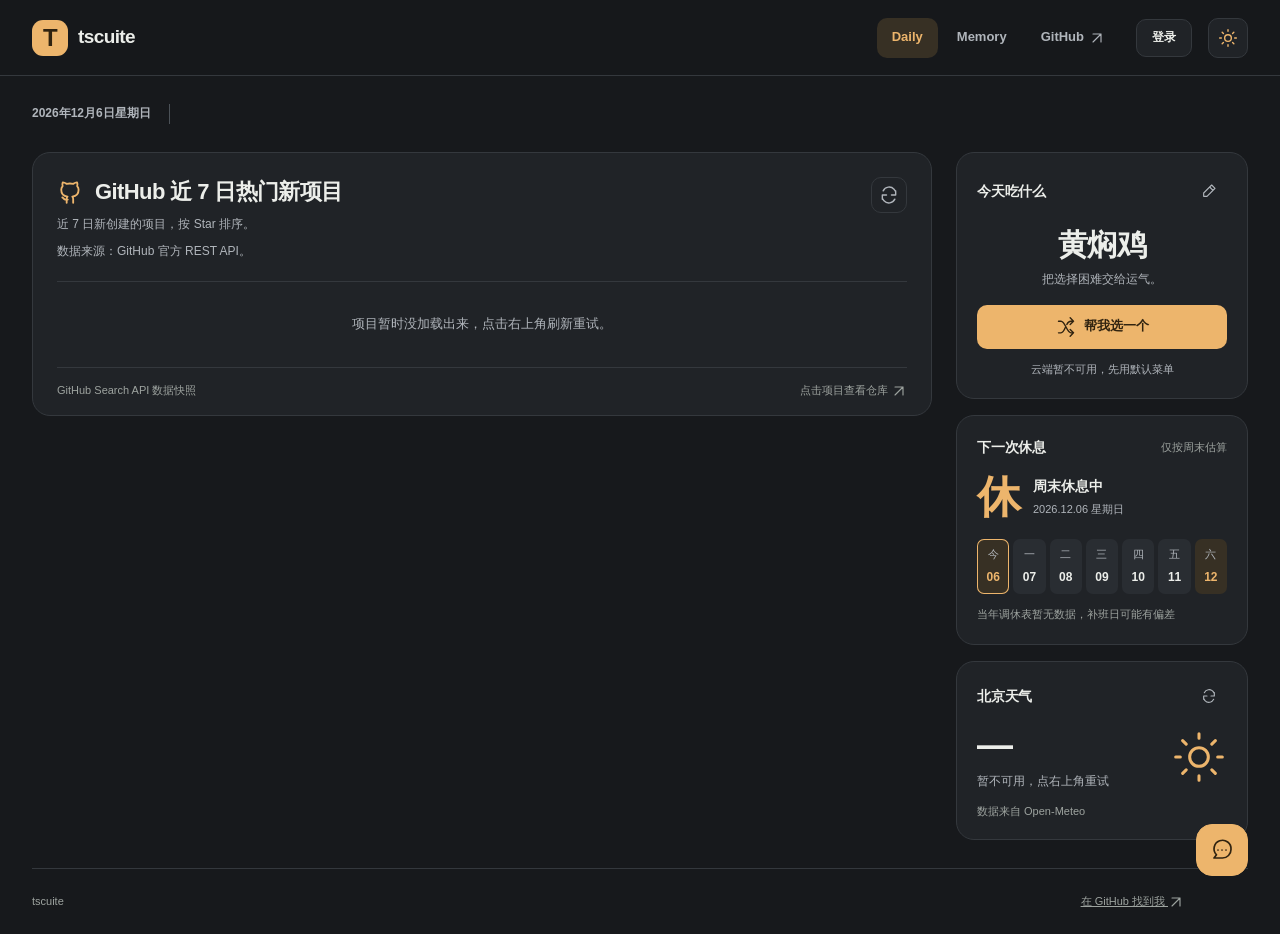
==== commit 8d44be8b: "fix(daily): 完整展示中文榜单并兼容精选格式" ====
--- a/index.html
+++ b/index.html
@@ -7,10 +7,11 @@
   <meta name="color-scheme" content="light dark">
   <meta name="theme-color" content="#f6f5f1">
   <title>tscuite</title>
+  <meta http-equiv="Content-Security-Policy" content="default-src 'self'; script-src 'self'; style-src 'self'; img-src 'self' data:; connect-src 'self' https://memory.tscuite.workers.dev wss://memory.tscuite.workers.dev; object-src 'none'; base-uri 'self'; form-action 'self'">
   <script src="/assets/theme.js?v=3"></script>
   <link rel="icon" href="/assets/mark.svg?v=5" type="image/svg+xml">
-  <link rel="stylesheet" href="/assets/desk.css?v=9">
-  <script type="module" src="/assets/desk.mjs?v=7"></script>
+  <link rel="stylesheet" href="/assets/desk.css?v=11">
+  <script type="module" src="/assets/desk.mjs?v=9"></script>
   <link rel="apple-touch-icon" href="/assets/apple-touch-icon.png">
 </head>
 <body>
@@ -71,7 +72,7 @@
     </aside>
     <div class="discovery">
       <section class="projects card" id="projects" aria-labelledby="projectsTitle">
-        <div class="projects-heading"><div><div class="title-line"><span class="section-symbol" aria-hidden="true"><svg class="icon"><use href="#i-github"/></svg></span><h1 id="projectsTitle">GitHub Top Stars</h1></div><p id="digestInfo">近 7 天新创建的项目，按 Star 排序。</p></div><div class="scroll-actions"><button class="icon-button" id="trendingRefresh" aria-label="更新每日热门快照（管理员）" title="更新每日热门快照（管理员）" hidden>✦</button><button class="icon-button" id="projectsReload" aria-label="重新读取项目快照" title="重新读取项目快照"><svg class="icon" aria-hidden="true"><use href="#i-refresh"/></svg></button></div></div>
+        <div class="projects-heading"><div><div class="title-line"><span class="section-symbol" aria-hidden="true"><svg class="icon"><use href="#i-github"/></svg></span><h1 id="projectsTitle">GitHub 近 7 日热门新项目</h1></div><p id="digestInfo">近 7 日新创建的项目，按 Star 排序。</p><p id="digestSource">数据来源：GitHub 官方 REST API。</p></div><div class="scroll-actions"><button class="icon-button" id="trendingRefresh" aria-label="更新每日热门快照（管理员）" title="更新每日热门快照（管理员）" hidden>✦</button><button class="icon-button" id="projectsReload" aria-label="重新读取项目快照" title="重新读取项目快照"><svg class="icon" aria-hidden="true"><use href="#i-refresh"/></svg></button></div></div>
         <div class="project-grid" id="repoGrid" aria-busy="true"></div>
         <p class="state-message" id="projectMessage" role="status">正在读取项目快照…</p>
         <div class="projects-footer"><span id="repoCount">GitHub Search API 数据快照</span><span>点击项目查看仓库 <svg class="icon small" aria-hidden="true"><use href="#i-arrow"/></svg></span></div>
@@ -94,7 +95,7 @@
   <form id="registerForm" data-mode="login">
     <div class="dialog-heading"><h2 id="registerDialogTitle">登录</h2><button type="button" id="registerCancel" class="icon-button" aria-label="关闭登录窗口">×</button></div>
     <label for="registerEmail">邮箱</label><input id="registerEmail" type="email" autocomplete="email" required placeholder="you@example.com">
-    <label for="registerPassword">密码</label><input id="registerPassword" type="password" autocomplete="current-password" required minlength="6" placeholder="至少 6 位">
+    <label for="registerPassword">密码</label><input id="registerPassword" type="password" autocomplete="current-password" required minlength="10" placeholder="至少 10 位">
     <p class="field-hint">没有账号？找 tscuite 开通。</p>
     <p id="registerStatus" class="form-status" role="status"></p><div class="dialog-actions"><button class="primary" id="registerSubmit" type="submit">登录</button></div>
   </form>
--- a/assets/desk.css
+++ b/assets/desk.css
@@ -137,18 +137,18 @@
 .scroll-actions { display: flex; align-items: center; gap: 4px; }
 .scroll-actions .icon-button { border: 1px solid var(--line); font-size: 20px; }
 .project-grid { display: block; margin-top: 20px; border-top: 1px solid var(--line); }
-.repo { display: grid; grid-template-columns: 28px minmax(0, 1fr) 146px; gap: 12px; align-items: center; min-height: 46px; padding: 8px 4px; border-bottom: 1px solid var(--line); text-decoration: none; background: transparent; }
+.repo { display: grid; grid-template-columns: 28px minmax(0, 1fr) 146px; gap: 12px; align-items: start; padding: 18px 4px; border-bottom: 1px solid var(--line); text-decoration: none; background: transparent; }
 .repo:last-child { border-bottom: 0; }
 .repo:hover, .repo:focus-visible { background: var(--soft); }
-.repo-rank { color: var(--faint); font-size: 12px; font-weight: 550; font-variant-numeric: tabular-nums; text-align: center; }
+.repo-rank { color: var(--faint); font-size: 12px; line-height: 24px; font-weight: 550; font-variant-numeric: tabular-nums; text-align: center; }
 .repo:nth-child(-n+3) .repo-rank { color: var(--brand); font-weight: 750; }
-.repo-heading { display: flex; align-items: baseline; gap: 14px; min-width: 0; }
-.repo-identity { min-width: 0; max-width: 62%; flex: 0 1 auto; overflow: hidden; text-overflow: ellipsis; white-space: nowrap; font-size: 14px; }
-.repo-owner { color: var(--muted); font-size: 12px; }
+.repo-heading { display: flex; flex-direction: column; gap: 6px; min-width: 0; }
+.repo-identity { min-width: 0; overflow-wrap: anywhere; font-size: 15px; }
+.repo-owner { color: var(--muted); font-size: 13px; }
 .repo-name { color: var(--ink); font-weight: 650; letter-spacing: -.15px; }
 .repo:hover .repo-name { color: var(--brand); }
-.repo-desc-inline { color: var(--muted); font-size: 13px; white-space: nowrap; overflow: hidden; text-overflow: ellipsis; min-width: 0; flex: 1; }
-.repo-meta { display: flex; align-items: center; justify-content: space-between; gap: 8px; font-size: 11px; color: var(--muted); font-variant-numeric: tabular-nums; }
+.repo-description { color: var(--muted); font-size: 14px; line-height: 1.8; overflow-wrap: anywhere; }
+.repo-meta { display: flex; align-items: center; justify-content: flex-end; gap: 14px; min-width: 0; line-height: 24px; font-size: 12px; color: var(--muted); font-variant-numeric: tabular-nums; }
 .repo-language { display: inline-flex; align-items: center; gap: 6px; min-width: 0; }
 .repo-language > span:last-child { overflow: hidden; text-overflow: ellipsis; white-space: nowrap; }
 .lang-dot { height: 6px; width: 6px; border-radius: 50%; display: inline-block; flex-shrink: 0; }
@@ -257,9 +257,6 @@
   .desktop { grid-template-columns: minmax(0, 1fr) 260px; gap: 18px; }
   .projects { padding: 22px 18px 16px; }
   .repo { grid-template-columns: 24px minmax(0, 1fr) 132px; gap: 10px; }
-  .repo-heading { flex-direction: column; align-items: stretch; gap: 2px; }
-  .repo-identity { max-width: 100%; }
-  .repo-desc-inline { flex: auto; }
   .meal { padding-inline: 18px; }
   .rest-card, .weather-card { padding-inline: 16px; }
 }
@@ -322,13 +319,9 @@
   .section-symbol, .section-symbol .icon { width: 22px; height: 22px; }
   .projects-heading p { font-size: 11px; line-height: 1.7; }
   .project-grid { margin-top: 16px; }
-  .repo { grid-template-columns: 22px minmax(0, 1fr); align-items: start; gap: 5px 8px; padding: 12px 0; }
-  .repo-rank { line-height: 22px; }
-  .repo-heading { gap: 4px; }
-  .repo-identity { font-size: 14px; white-space: normal; overflow-wrap: anywhere; }
-  .repo-owner { font-size: 12px; }
-  .repo-desc-inline { font-size: 12px; }
-  .repo-meta { grid-column: 2; justify-content: flex-start; gap: 16px; font-size: 11px; }
+  .repo { grid-template-columns: 22px minmax(0, 1fr); gap: 6px 8px; padding: 16px 0; }
+  .repo-rank { line-height: 24px; }
+  .repo-meta { grid-column: 2; justify-content: flex-start; gap: 16px; }
   .repo-stars { min-width: 0; }
   .projects-footer span:last-child { display: none; }
   .projects-footer { font-size: 10px; }
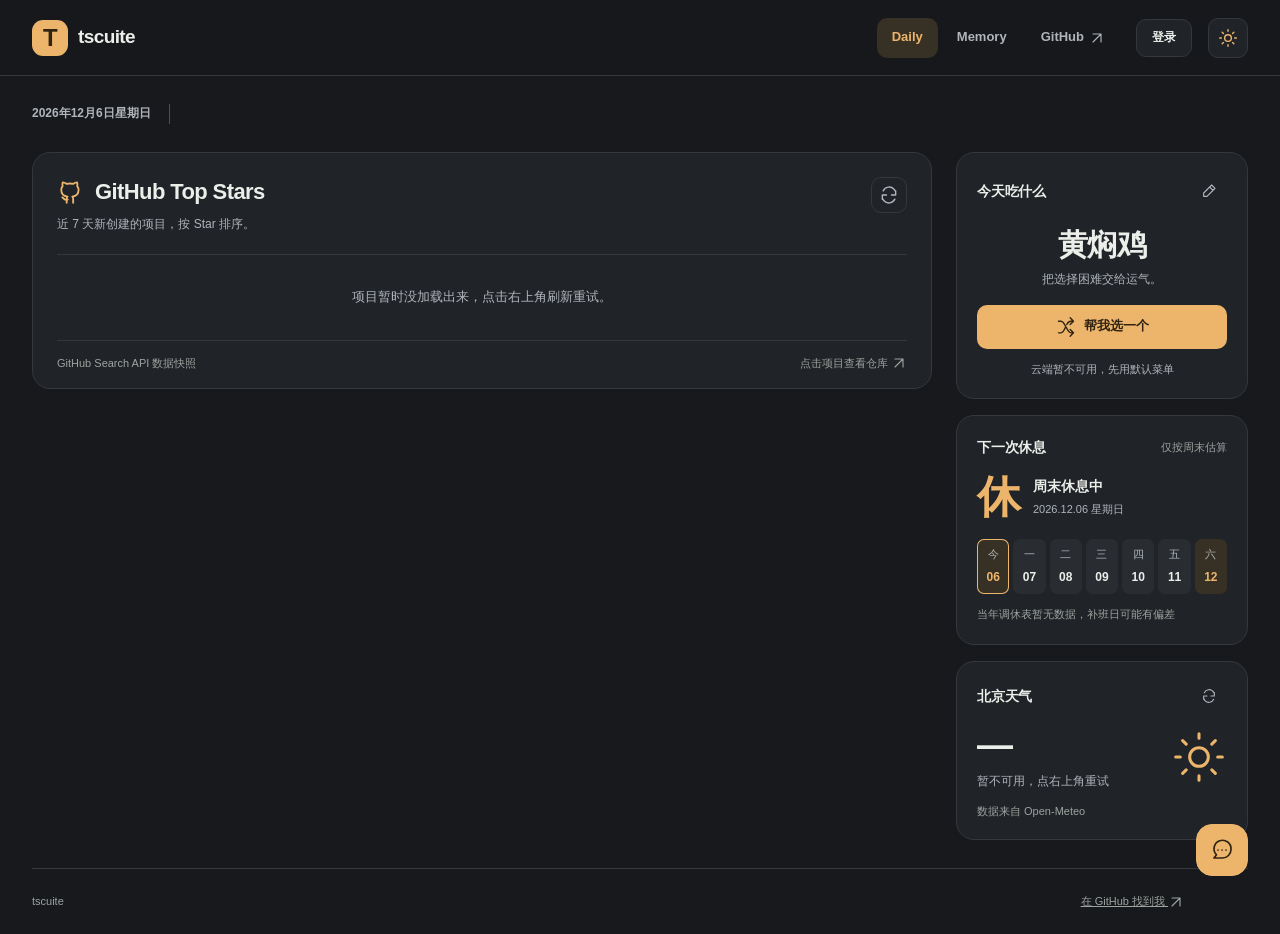
==== commit 8ba31347: "fix(daily): 恢复原有布局仅保留榜单数据更新" ====
--- a/index.html
+++ b/index.html
@@ -10,8 +10,8 @@
   <meta http-equiv="Content-Security-Policy" content="default-src 'self'; script-src 'self'; style-src 'self'; img-src 'self' data:; connect-src 'self' https://memory.tscuite.workers.dev wss://memory.tscuite.workers.dev; object-src 'none'; base-uri 'self'; form-action 'self'">
   <script src="/assets/theme.js?v=3"></script>
   <link rel="icon" href="/assets/mark.svg?v=5" type="image/svg+xml">
-  <link rel="stylesheet" href="/assets/desk.css?v=11">
-  <script type="module" src="/assets/desk.mjs?v=9"></script>
+  <link rel="stylesheet" href="/assets/desk.css?v=12">
+  <script type="module" src="/assets/desk.mjs?v=10"></script>
   <link rel="apple-touch-icon" href="/assets/apple-touch-icon.png">
 </head>
 <body>
@@ -72,7 +72,7 @@
     </aside>
     <div class="discovery">
       <section class="projects card" id="projects" aria-labelledby="projectsTitle">
-        <div class="projects-heading"><div><div class="title-line"><span class="section-symbol" aria-hidden="true"><svg class="icon"><use href="#i-github"/></svg></span><h1 id="projectsTitle">GitHub 近 7 日热门新项目</h1></div><p id="digestInfo">近 7 日新创建的项目，按 Star 排序。</p><p id="digestSource">数据来源：GitHub 官方 REST API。</p></div><div class="scroll-actions"><button class="icon-button" id="trendingRefresh" aria-label="更新每日热门快照（管理员）" title="更新每日热门快照（管理员）" hidden>✦</button><button class="icon-button" id="projectsReload" aria-label="重新读取项目快照" title="重新读取项目快照"><svg class="icon" aria-hidden="true"><use href="#i-refresh"/></svg></button></div></div>
+        <div class="projects-heading"><div><div class="title-line"><span class="section-symbol" aria-hidden="true"><svg class="icon"><use href="#i-github"/></svg></span><h1 id="projectsTitle">GitHub Top Stars</h1></div><p id="digestInfo">近 7 天新创建的项目，按 Star 排序。</p></div><div class="scroll-actions"><button class="icon-button" id="trendingRefresh" aria-label="更新每日热门快照（管理员）" title="更新每日热门快照（管理员）" hidden>✦</button><button class="icon-button" id="projectsReload" aria-label="重新读取项目快照" title="重新读取项目快照"><svg class="icon" aria-hidden="true"><use href="#i-refresh"/></svg></button></div></div>
         <div class="project-grid" id="repoGrid" aria-busy="true"></div>
         <p class="state-message" id="projectMessage" role="status">正在读取项目快照…</p>
         <div class="projects-footer"><span id="repoCount">GitHub Search API 数据快照</span><span>点击项目查看仓库 <svg class="icon small" aria-hidden="true"><use href="#i-arrow"/></svg></span></div>
--- a/assets/desk.css
+++ b/assets/desk.css
@@ -137,18 +137,18 @@
 .scroll-actions { display: flex; align-items: center; gap: 4px; }
 .scroll-actions .icon-button { border: 1px solid var(--line); font-size: 20px; }
 .project-grid { display: block; margin-top: 20px; border-top: 1px solid var(--line); }
-.repo { display: grid; grid-template-columns: 28px minmax(0, 1fr) 146px; gap: 12px; align-items: start; padding: 18px 4px; border-bottom: 1px solid var(--line); text-decoration: none; background: transparent; }
+.repo { display: grid; grid-template-columns: 28px minmax(0, 1fr) 146px; gap: 12px; align-items: center; min-height: 46px; padding: 8px 4px; border-bottom: 1px solid var(--line); text-decoration: none; background: transparent; }
 .repo:last-child { border-bottom: 0; }
 .repo:hover, .repo:focus-visible { background: var(--soft); }
-.repo-rank { color: var(--faint); font-size: 12px; line-height: 24px; font-weight: 550; font-variant-numeric: tabular-nums; text-align: center; }
+.repo-rank { color: var(--faint); font-size: 12px; font-weight: 550; font-variant-numeric: tabular-nums; text-align: center; }
 .repo:nth-child(-n+3) .repo-rank { color: var(--brand); font-weight: 750; }
-.repo-heading { display: flex; flex-direction: column; gap: 6px; min-width: 0; }
-.repo-identity { min-width: 0; overflow-wrap: anywhere; font-size: 15px; }
-.repo-owner { color: var(--muted); font-size: 13px; }
+.repo-heading { display: flex; align-items: baseline; gap: 14px; min-width: 0; }
+.repo-identity { min-width: 0; max-width: 62%; flex: 0 1 auto; overflow: hidden; text-overflow: ellipsis; white-space: nowrap; font-size: 14px; }
+.repo-owner { color: var(--muted); font-size: 12px; }
 .repo-name { color: var(--ink); font-weight: 650; letter-spacing: -.15px; }
 .repo:hover .repo-name { color: var(--brand); }
-.repo-description { color: var(--muted); font-size: 14px; line-height: 1.8; overflow-wrap: anywhere; }
-.repo-meta { display: flex; align-items: center; justify-content: flex-end; gap: 14px; min-width: 0; line-height: 24px; font-size: 12px; color: var(--muted); font-variant-numeric: tabular-nums; }
+.repo-desc-inline { color: var(--muted); font-size: 13px; white-space: nowrap; overflow: hidden; text-overflow: ellipsis; min-width: 0; flex: 1; }
+.repo-meta { display: flex; align-items: center; justify-content: space-between; gap: 8px; font-size: 11px; color: var(--muted); font-variant-numeric: tabular-nums; }
 .repo-language { display: inline-flex; align-items: center; gap: 6px; min-width: 0; }
 .repo-language > span:last-child { overflow: hidden; text-overflow: ellipsis; white-space: nowrap; }
 .lang-dot { height: 6px; width: 6px; border-radius: 50%; display: inline-block; flex-shrink: 0; }
@@ -257,6 +257,9 @@
   .desktop { grid-template-columns: minmax(0, 1fr) 260px; gap: 18px; }
   .projects { padding: 22px 18px 16px; }
   .repo { grid-template-columns: 24px minmax(0, 1fr) 132px; gap: 10px; }
+  .repo-heading { flex-direction: column; align-items: stretch; gap: 2px; }
+  .repo-identity { max-width: 100%; }
+  .repo-desc-inline { flex: auto; }
   .meal { padding-inline: 18px; }
   .rest-card, .weather-card { padding-inline: 16px; }
 }
@@ -319,9 +322,13 @@
   .section-symbol, .section-symbol .icon { width: 22px; height: 22px; }
   .projects-heading p { font-size: 11px; line-height: 1.7; }
   .project-grid { margin-top: 16px; }
-  .repo { grid-template-columns: 22px minmax(0, 1fr); gap: 6px 8px; padding: 16px 0; }
-  .repo-rank { line-height: 24px; }
-  .repo-meta { grid-column: 2; justify-content: flex-start; gap: 16px; }
+  .repo { grid-template-columns: 22px minmax(0, 1fr); align-items: start; gap: 5px 8px; padding: 12px 0; }
+  .repo-rank { line-height: 22px; }
+  .repo-heading { gap: 4px; }
+  .repo-identity { font-size: 14px; white-space: normal; overflow-wrap: anywhere; }
+  .repo-owner { font-size: 12px; }
+  .repo-desc-inline { font-size: 12px; }
+  .repo-meta { grid-column: 2; justify-content: flex-start; gap: 16px; font-size: 11px; }
   .repo-stars { min-width: 0; }
   .projects-footer span:last-child { display: none; }
   .projects-footer { font-size: 10px; }
